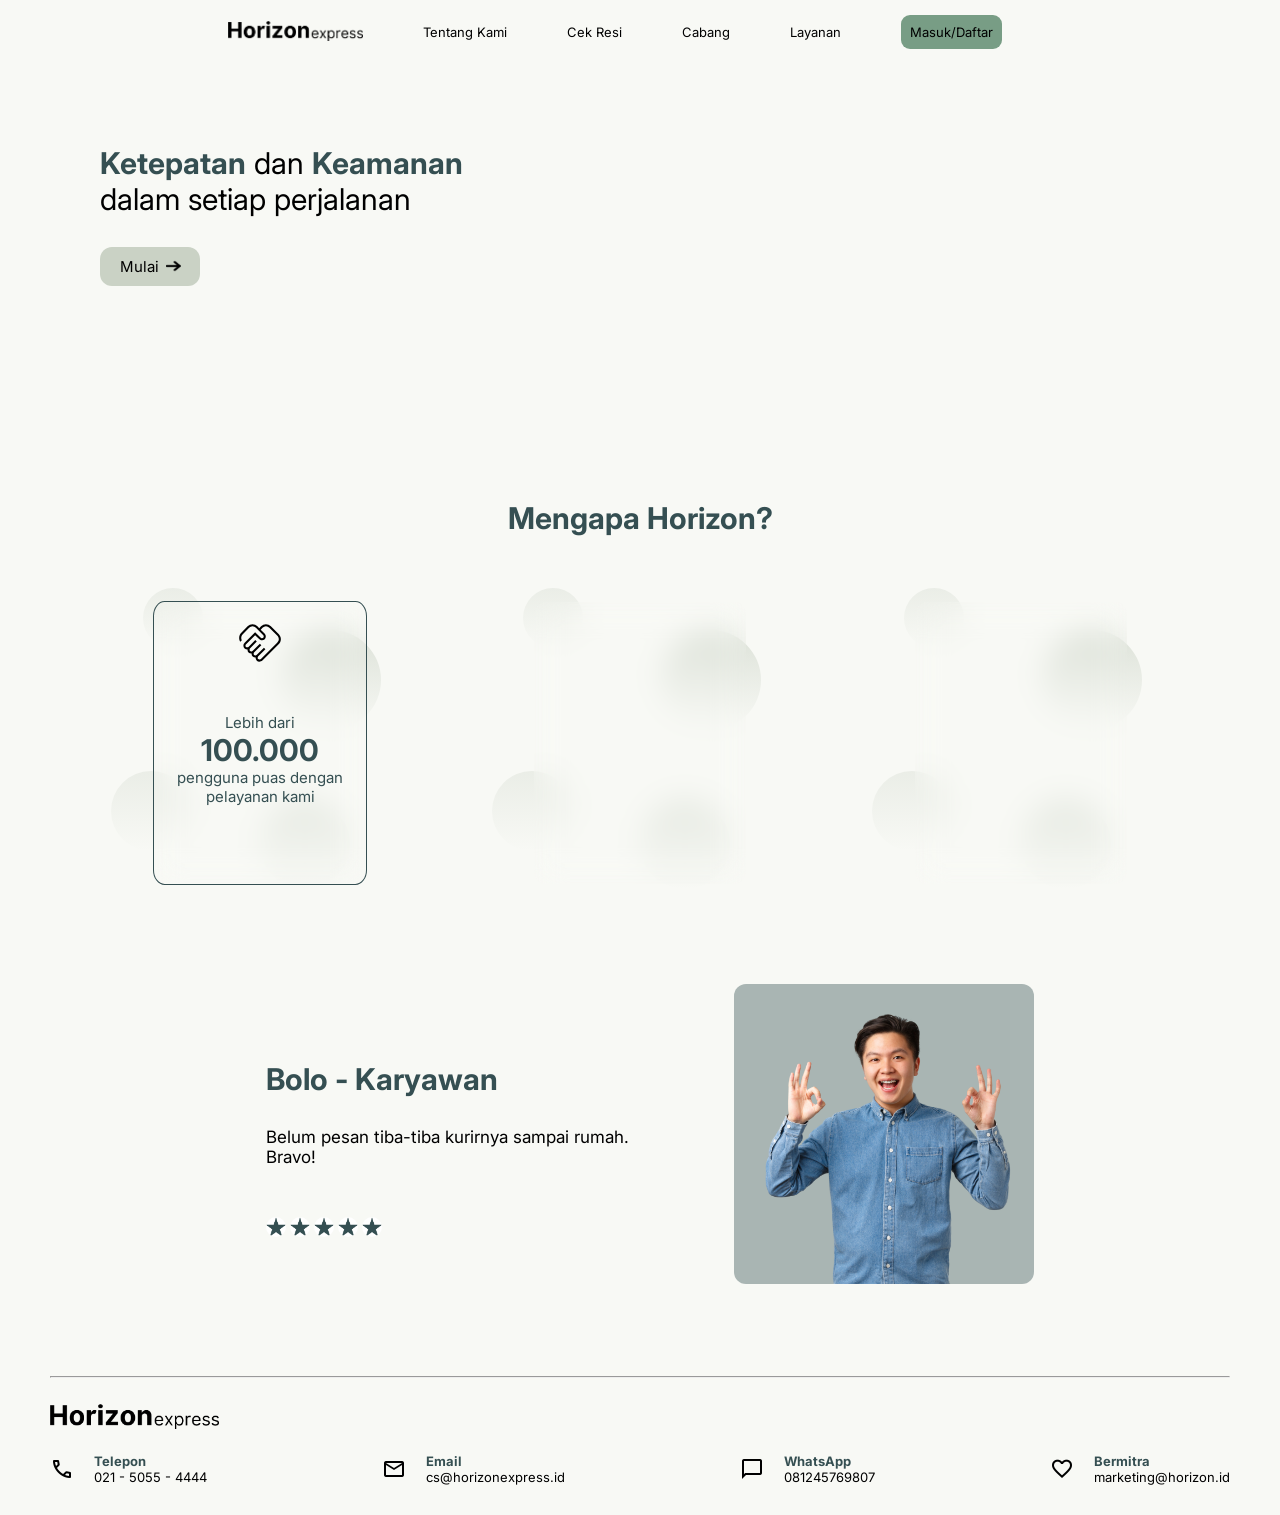
==== index.html @ ea26a34a "moved index to main" ====
<!DOCTYPE html>
<html lang="en">
  <head>
    <meta charset="UTF-8" />
    <meta name="viewport" content="width=device-width, initial-scale=1.0" />
    <title>Home</title>
    <script src="https://code.jquery.com/jquery-3.7.1.js"></script>
    <link rel="stylesheet" type="text/css" href="/css/styles1.css" />
    <link rel="preconnect" href="https://fonts.googleapis.com" />
    <link rel="preconnect" href="https://fonts.gstatic.com" crossorigin />
    <link
      href="https://fonts.googleapis.com/css2?family=Inter:wght@700;900&display=swap"
      rel="stylesheet"
    />
    <link
      rel="stylesheet"
      href="https://fonts.googleapis.com/css2?family=Material+Symbols+Outlined:opsz,wght,FILL,GRAD@24,200,1,0"
    />
  </head>
  <body>
    <!--Navigation bar-->
    <div id="nav-placeholder"></div>

    <script>
      $(function () {
        $("#nav-placeholder").load("/Pages/header.html");
      });
    </script>
    <!--end of Navigation bar-->

    <div class="content">
      <div class="container-1">
        <video
          id="background-video"
          autoplay
          loop
          muted
          poster="/Images/container.jpg"
        >
          <source src="/Images/container-2.mp4" type="video/mp4" />
        </video>
        <div class="tagline">
          <p>
            <b>Ketepatan</b> dan <b>Keamanan</b><br />dalam setiap perjalanan
          </p>
        </div>
        <div class="btn">
          <a href="/Pages/login.html">
            <button>
              Mulai
              <img class="icon" src="/Images/right-arrow.png" alt="arrow" />
            </button>
          </a>
        </div>
      </div>
      <div class="container-2">
        <p><b>Mengapa Horizon?</b></p>
        <div class="cards">
          <div class="card-1">
            <div class="card">
              <span></span>
              <span></span>
              <span></span>
              <span></span>
              <div>
                <img src="/Images/handshake.svg" alt="handshake" />
                <p>
                  Lebih dari <b>100.000</b> pengguna puas dengan pelayanan kami
                </p>
                <hr />
              </div>
            </div>
          </div>
          <div class="card-2">
            <div class="card">
              <span></span>
              <span></span>
              <span></span>
              <span></span>
              <div>
                <img src="/Images/truck.svg" alt="truck" />
                <p>
                  Pengiriman <b>CEPAT</b> <br />dengan jaminan satu hari sampai
                </p>
                <hr />
              </div>
            </div>
          </div>
          <div class="card-3">
            <div class="card">
              <span></span>
              <span></span>
              <span></span>
              <span></span>
              <div>
                <img src="/Images/24jam.svg" alt="24jam" />
                <p>
                  Bantuan <br /><b>24 JAM</b> <br />oleh karyawan yang
                  berpengalaman
                </p>
                <hr />
              </div>
            </div>
          </div>
        </div>
      </div>
    </div>
    <div class="container-4">
      <div class="review">
        <div class="name">
          <p><b>Bolo - Karyawan</b></p>
        </div>
        <div class="review-text">
          <p>Belum pesan tiba-tiba kurirnya sampai rumah. Bravo!</p>
        </div>
        <div class="star">
          <img src="/Images/star-rate.png" alt="star1" />
          <img src="/Images/star-rate.png" alt="star2" />
          <img src="/Images/star-rate.png" alt="star3" />
          <img src="/Images/star-rate.png" alt="star4" />
          <img src="/Images/star-rate.png" alt="star5" />
        </div>
      </div>
      <div class="photo">
        <img src="/Images/reviewer.png" alt="reviewer" />
      </div>
    </div>
    <!-- <div class="container-3">
      <div class="video">
        <img src="/Images/courier.gif" alt="courier" />
      </div>
      <div class="tagline-2">
        <p>Kirim <b>cepat</b>, tanpa <b>ribet</b>, di</p>
        <img src="/Images/logo.png" alt="logo-cont3" />
        <p>aja!</p>
      </div>
    </div> -->

    <!--Footer-->
    <div id="foot-placeholder"></div>

    <script>
      $(function () {
        $("#foot-placeholder").load("/Pages/footer.html");
      });
    </script>
    <!--end of Footer-->
  </body>
</html>
---- css/styles1.css ----
body {
  font-family: "Inter";
  margin: 0;
  background-color: #f8f9f5;
}

/* index */
#background-video {
  position: absolute;
  top: 0;
  left: 0;
  right: 0;
  width: 100%;
  height: 70%;
  object-fit: cover;
  z-index: -1;
}

.container-1 {
  width: 100%;
  height: 400px;
  display: flex;
  flex-direction: column;
  justify-content: center;
  font-family: "Inter";
  margin-bottom: 100px;
}

.tagline {
  width: 50%;
  margin: 0 100px;
  font-size: 30px;
}

b {
  color: #354f52;
}

.btn a {
  text-decoration: none;
}

.btn {
  display: flex;
  align-items: center;
}

.btn button {
  background-color: #cad2c5;
  width: 100px;
  margin: 0 100px;
  border-radius: 12px;
  border: 0;
  padding: 10px;
  font-size: 15px;
  display: flex;
  justify-content: center;
  align-items: center;
  transition: transform 0.3s;
}

.btn button:hover {
  background-color: #cad2c5;
  transform: scale(1.15);
  cursor: pointer;
}

.btn .icon {
  height: 12px;
  width: 15px;
  vertical-align: middle;
  margin-left: 7px;
}

.container-2 {
  margin-bottom: 20px;
  text-align: center;
}

.container-2 b {
  font-size: 30px;
}

.cards {
  display: flex;
  flex-wrap: wrap;
  gap: 15px;
  flex-direction: row;
  justify-content: space-evenly;
  padding: 50px 0;
}

.card {
  --card-color: #354f52;
  --blub-color: #cad2c5;
  position: relative;
  user-select: none;
}

@keyframes keyframes-rotate-blubs {
  0% {
    transform: translate(10px) rotate(360deg);
  }

  50% {
    transform: translate(-5px, 10px) rotate(180deg);
  }

  100% {
    transform: translate(10px) rotate(0deg);
  }
}

.card span {
  width: 100px;
  height: 100px;
  position: absolute;
  background: linear-gradient(0deg, transparent, var(--blub-color));
  border-radius: 100%;
  opacity: 0.5;
  animation: keyframes-rotate-blubs 4s infinite linear;
}

.card span:nth-child(1) {
  top: -5%;
  left: -5%;
  width: 60px;
  height: 60px;
  animation-delay: 0.1s;
  opacity: 0.3;
}

.card span:nth-child(2) {
  top: 60%;
  left: -20%;
  width: 80px;
  height: 80px;
  animation-delay: 0.2s;
  opacity: 0.3;
}

.card span:nth-child(3) {
  top: 10%;
  left: 60%;
  animation-delay: 0.3s;
  opacity: 0.6;
}

.card span:nth-child(4) {
  top: 70%;
  left: 50%;
  width: 90px;
  height: 90px;
  animation-delay: 0.4s;
  opacity: 0.4;
}

.card div {
  backdrop-filter: blur(15px);
  outline: 1px solid var(--card-color);
  color: var(--card-color);
  width: 180px;
  height: 250px;
  border-radius: 5%;
  padding: 1rem;
  display: flex;
  flex-direction: column;
  justify-content: space-between;
  align-items: center;
}

.card div img {
  font-size: 1rem;
  font-weight: 900;
  text-transform: uppercase;
  width: 50px;
  height: 50px;
}

.card div p {
  font-size: 15px;
}

.card div hr {
  border: none;
  border-top: 1px solid var(--card-color);
  opacity: 0.5;
}

.container-3 {
  width: 100%;
  margin: 100px 0;
  display: flex;
  justify-content: baseline;
  align-items: center;
  font-family: "Inter";
}

.video img {
  margin: 0 125px;
  width: 450px;
  border-radius: 12px;
}

.tagline-2 {
  margin: 50px 0;
}

.tagline-2 p {
  font-size: 30px;
}

.tagline-2 img {
  width: 300px;
}

.container-4 {
  margin-top: 50px;
  width: 100%;
  gap: 50px;
  display: flex;
  flex-wrap: wrap;
  justify-content: center;
  align-items: center;
  font-family: "Inter";
  margin-bottom: 50px;
}

.container-4 img {
  height: 300px;
  border-radius: 12px;
  background-color: #354f5267;
}

.review {
  margin-left: 20px;
}

.name p {
  font-size: 30px;
}

.review-text {
  height: 90px;
  width: 90%;
}

.review-text p {
  font-size: 17px;
}

.star img {
  height: 20px;
}

.content-2 {
  width: 100%;
  margin: 150px 0;
  display: flex;
  justify-content: center; /* Center horizontally */
  align-items: center; /* Center vertically */
}

.content-reg {
  width: 100%;
  margin: 110px 0;
  display: flex;
  justify-content: center; /* Center horizontally */
  align-items: center; /* Center vertically */
}

.title-responsive {
  display: none;
}

.green-bg {
  background-color: #84a98c;
  height: 50%;
  width: 100%;
  z-index: -1;
  margin: -250px 0;
  position: absolute;
  color: #84a98c;
}

.registergreen-bg {
  background-color: #84a98c;
  bottom: 180px;
  height: 50%;
  width: 100%;
  z-index: -1;
  margin: -250px 0;
  position: absolute;
  color: #84a98c;
}

.form-container {
  background-color: #e8e8e8;
  width: 30%;
  height: auto;
  border-radius: 20px;
  display: flex;
  flex-direction: column;
  align-items: center;
  justify-content: center;
  box-shadow: -12px 12px rgba(204, 211, 211, 0.6);
  text-align: center;
}

.wrapper {
  width: 75%;
  margin: 30px 0;
}

.btn-log-in {
  margin: 30px 0;
}

.btn-log-in button {
  border-radius: 20px;
  border: 0;
  padding: 10px 50px;
  background-color: #84a98c;
  cursor: pointer;
}

.form {
  width: 100%;
  height: auto;
  margin-top: 2rem;
  text-align: center; /* Center form elements within .form */
}

.input-control {
  display: flex;
  align-items: center;
  justify-content: center;
  margin-bottom: 1.25rem;
}

.input-field {
  margin: 5px 0;
  font-family: inherit;
  font-size: 13px;
  font-weight: 400;
  line-height: inherit;
  width: 100%;
  height: auto;
  padding: 0.75rem 1.25rem;
  border: none;
  outline: none;
  border-radius: 2rem;
  color: var(--color-black);
  background: #d9d9d9;
  text-transform: unset;
  text-rendering: optimizeLegibility;
}

.input-submit {
  margin: 30px 0;
  font-family: inherit;
  font-size: 13px;
  font-weight: 500;
  line-height: inherit;
  cursor: pointer;
  min-width: 40%;
  height: auto;
  padding: 0.65rem 1.25rem;
  border: none;
  outline: none;
  border-radius: 2rem;
  color: var(--color-white);
  background: #84a98c;
  box-shadow: var(--shadow-medium);
  text-transform: capitalize;
  text-rendering: optimizeLegibility;
}

.form-text {
  margin-left: 70px;
}

.form-text p {
  font-size: 30px;
}

.form-text p b {
  font-weight: bolder;
}

.form-text img {
  height: 50px;
}

.form-text-register p {
  font-size: 15px;
}

.form-text-register a {
  color: #354f52;
}

.container-5 {
  display: flex;
  flex-direction: column;
}

.heading-container {
  display: flex;
  flex-direction: column;
  justify-content: center;
  align-items: center;
  margin: 100px 0;
  width: 100%;
}

.heading-container p {
  font-size: 40px;
  color: #354f52;
}

.search {
  position: relative;
}

.searchInput {
  width: 500px;
  height: 2rem;
  padding: 0 1rem;
  border-radius: 2rem;
  border: none;
  background-color: #e4e4e4;
}

::placeholder {
  color: #969696;
}

/* hide the placeholder text on focus */
:focus::placeholder {
  text-indent: -999px;
}

.searchInput:focus {
  outline: none;
}

.searchInputIcon {
  position: absolute;
  right: 0.8rem;
  top: 0.5rem;
  color: #969696;
}

.loc-table {
  padding: 20px 20px;
  margin: 0 50px;
  margin-bottom: 70px;
  border-radius: 12px;
  background: rgba(202, 210, 197, 0.52);
  box-shadow: 0 4px 30px rgba(0, 0, 0, 0.1);
  backdrop-filter: blur(5px);
  -webkit-backdrop-filter: blur(5px);
}

.dataTables_filter {
  display: none;
}

.container-6 {
  display: flex;
  flex-direction: column;
  margin: 100px 0;
  justify-content: center;
  align-items: center;
}

.services-heading p {
  color: #354f52;
  font-size: 40px;
}

.services-card {
  margin-top: 30px;
  display: flex;
  flex-wrap: wrap;
  justify-content: space-evenly;
  width: 75%;
}

.scard {
  background: rgba(202, 210, 197, 0.52);
  box-shadow: 0 4px 30px rgba(0, 0, 0, 0.1);
  backdrop-filter: blur(5px);
  -webkit-backdrop-filter: blur(5px);
}

.services-card > div {
  display: flex;
  margin: 30px 0;
  align-items: center;
  justify-content: center;
  flex-direction: column;
  text-align: center;
  height: 300px;
  width: 250px;
  border-radius: 20px;
  transition: 400ms;
}

.services-card .scard span.material-icons {
  font-size: 40px;
  margin-bottom: 15px;
}

.services-card .scard b.second-text {
  font-size: 18px;
  color: black !important;
  font-weight: 600 !important;
}

.services-card .scard p.third-text {
  margin: 15px 20px;
  font-size: 13px;
}

.services-card .scard:hover {
  transform: scale(1.1, 1.1);
}

.services-card:hover > .scard:not(:hover) {
  filter: blur(2px);
  transform: scale(0.9, 0.9);
}

.container-7 {
  display: flex;
  flex-direction: column;
  margin-top: 80px;
  justify-content: center;
  align-items: center;
}

.send-heading p {
  color: #354f52;
  font-size: 40px;
}

.send-form {
  width: 100%;
  margin: 40px 50px;
  margin-bottom: 0;
}

.identitas {
  display: flex;
  justify-content: space-evenly;
  margin: 0 5px;
}

.pengirim,
.penerima {
  background: rgba(202, 210, 197, 0.52);
  box-shadow: 0 4px 30px rgba(0, 0, 0, 0.1);
  backdrop-filter: blur(5px);
  -webkit-backdrop-filter: blur(5px);
  padding: 15px 30px;
  border-radius: 30px;
  display: flex;
  flex-direction: column;
  justify-content: space-evenly;
  flex-grow: 1;
  margin: 0 15px;
  max-width: calc(50% - 10px);
  box-sizing: border-box;
}

.input-send {
  font-size: 0.875rem;
  line-height: 1.25rem;
}

.input-send label {
  display: block;
  color: #302e2e;
  margin-bottom: 7px;
}

.input-send input,
.input-send textarea,
.input-send select {
  width: 100%;
  box-sizing: border-box;
  border-radius: 16px;
  border: 1px solid #302e2e;
  outline: 0;
  background-color: #f8f9f5;
  padding: 0.75rem 1rem;
  margin-bottom: 10px;
}

.input-send input:focus {
  border-color: #354f52;
}

.detail-barang {
  background: rgba(202, 210, 197, 0.52);
  box-shadow: 0 4px 30px rgba(0, 0, 0, 0.1);
  backdrop-filter: blur(5px);
  -webkit-backdrop-filter: blur(5px);
  padding: 10px 0;
  margin: 30px 20px;
  border-radius: 30px;
  display: flex;
  flex-direction: column;
}

.detail-header {
  margin: 15px 30px;
}

.detail-content {
  margin: 0 30px;
  display: flex;
}

.left {
  display: flex;
  flex-grow: 1;
  max-width: calc(50% - 10px);
  box-sizing: border-box;
}

.right {
  margin-left: 60px;
  display: flex;
  flex-direction: column;
  flex-grow: 1;
  max-width: calc(25% - 15px);
  box-sizing: border-box;
}

.left-left,
.left-right {
  display: flex;
  flex-direction: column;
  flex-grow: 1;
  max-width: calc(50% - 35px);
  box-sizing: border-box;
}

.left-right {
  margin-top: 27.5px;
  margin-left: 20px;
}

.right p {
  display: block;
  color: #302e2e;
  font-size: 14px;
}

.right b {
  font-size: 30px;
}

.send-btn {
  display: flex;
  justify-content: flex-end;
  margin: 10px 20px;
}

.send-btn button {
  font-family: inherit;
  font-size: 15px;
  background: #cad2c5;
  color: #354f52;
  padding: 10px 40px;
  display: flex;
  align-items: center;
  border: none;
  border-radius: 16px;
  overflow: hidden;
  transition: all 0.2s;
  cursor: pointer;
}

.send-btn a {
  text-decoration: none;
}

.send-btn button span {
  display: block;
  margin-left: 0.3em;
  transition: all 0.3s ease-in-out;
}

.send-btn button svg {
  display: block;
  transform-origin: center center;
  transition: transform 0.3s ease-in-out;
}

.send-btn button:hover .svg-wrapper {
  animation: fly-1 0.6s ease-in-out infinite alternate;
}

.send-btn button:hover svg {
  transform: translateX(1.2em) rotate(45deg) scale(1.1);
}

.send-btn button:hover span {
  transform: translateX(6em);
}

.send-btn button:active {
  transform: scale(0.95);
}

.credit-card-form {
  margin-top: 10%;
  width: 400px;
  padding: 1em;
  border-radius: 10px;
  box-shadow: 0px 6px 10px rgba(255, 255, 255, 0.1);
  background-color: #cad2c5;
  text-align: center;
  color: #424242;
  align-content: center;
  display: flex;
  flex-direction: column;
  position: absolute;
  top: 30%;
  left: 50%;
  transform: translate(-50%, -50%) scale(0.25);
  opacity: 0;
  transition: all 0.5s 0.1s;
  z-index: 4000;
}

.credit-card-form h2 {
  margin-bottom: 10%;
  font-size: 24px;
}

.credit-card-form label {
  margin-top: 20px;
  font-size: 13px;
  display: block;
  margin-bottom: 5px;
  color: #000000;
}

.credit-card-form b {
  font-size: 18px;
}

.credit-card-form input,
.credit-card-form select {
  width: 90%;
  padding: 12px;
  border: 1px solid #ddd;
  border-radius: 1rem;
  font-size: 16px;
  background-color: #ddd;
}

.hidden-input {
  display: none;
}

.credit-card-form .form-row {
  display: flex;
  gap: 10px;
}

.credit-card-form button[type="submit"] {
  width: 100%;
  padding: 14px;
  background-color: #84a98c;
  color: #000000;
  border: none;
  border-radius: 1rem;
  cursor: pointer;
  font-size: 16px;
  transition: background-color 0.3s ease;
  margin-top: 20px;
}

.credit-card-form button[type="submit"]:hover {
  background-color: #7b9881;
  font-family: "Montserrat", sans-serif;
  box-shadow: 0px 6px 10px rgba(255, 255, 255, 0.1);
}

.credit-card-form button[type="submit"]:focus {
  outline: none;
  font-family: "Montserrat", sans-serif;
}

.Image1 {
  margin-top: 0;
  width: 220px;
}

.popup {
  width: 100%;
  height: 100vh;
  background-color: rgba(0, 0, 0, 0.8);
  position: fixed;
  top: 0;
  left: 0;

  opacity: 0;
  visibility: hidden;
}

#popup:target {
  opacity: 1;
  visibility: visible;
}

#popup:target .credit-card-form {
  opacity: 1;
  transform: translate(-50%, -50%) scale(1);
}

.popup-close:link,
.popup-close:visited {
  position: absolute;
  top: 12px;
  right: 20px;
  text-decoration: none;
  color: #000000;
  font-size: 30px;
  display: inline-block;
  line-height: 1;
  transition: all 0.3s;
}

.popup-close:hover,
.popup-close:active {
  color: #555;
}

@keyframes fly-1 {
  from {
    transform: translateY(0.1em);
  }

  to {
    transform: translateY(-0.1em);
  }
}

@media screen and (max-width: 768px) {
  #background-video {
    height: 400px;
  }
  .tagline {
    width: 75%;
    font-size: 22px;
    margin: 0 35px;
  }
  .btn button {
    margin: 0 35px;
  }
  .cards {
    gap: 50px;
  }
  .container-4 {
    margin-bottom: 50px;
  }
  .review {
    width: 80%;
  }
  .identitas {
    flex-direction: column;
    gap: 20px;
  }
  .pengirim,
  .penerima {
    max-width: 100%;
  }
  .detail-content {
    flex-direction: column;
    gap: 10px;
  }
  .left,
  .right {
    max-width: 100%;
    margin: 0;
  }
  .left-left,
  .left-right {
    max-width: 100%;
  }
  .search .searchInput {
    width: 100%;
  }
  .loc-table {
    overflow-x: auto;
    width: 100%;
    margin: 0;
    padding: 0;
    border-radius: 0;
    box-shadow: none;
    backdrop-filter: none;
    -webkit-backdrop-filter: none;
  }
  .content-2,
  .content-reg {
    flex-direction: column;
    gap: 10px;
    margin: 120px 0;
  }
  .green-bg,
  .form-text-top {
    display: none;
  }
  .form-container {
    width: 80%;
    margin-left: 5px;
    box-shadow: -5px 5px rgba(204, 211, 211, 0.6);
  }
  .form-text {
    margin: 0;
  }
  .title-responsive {
    display: flex;
    margin: 15px 0;
    font-size: 20px;
  }
  .credit-card-form {
    width: 70%;
    max-width: 1000px;
    margin: 150px 0;
  }
}
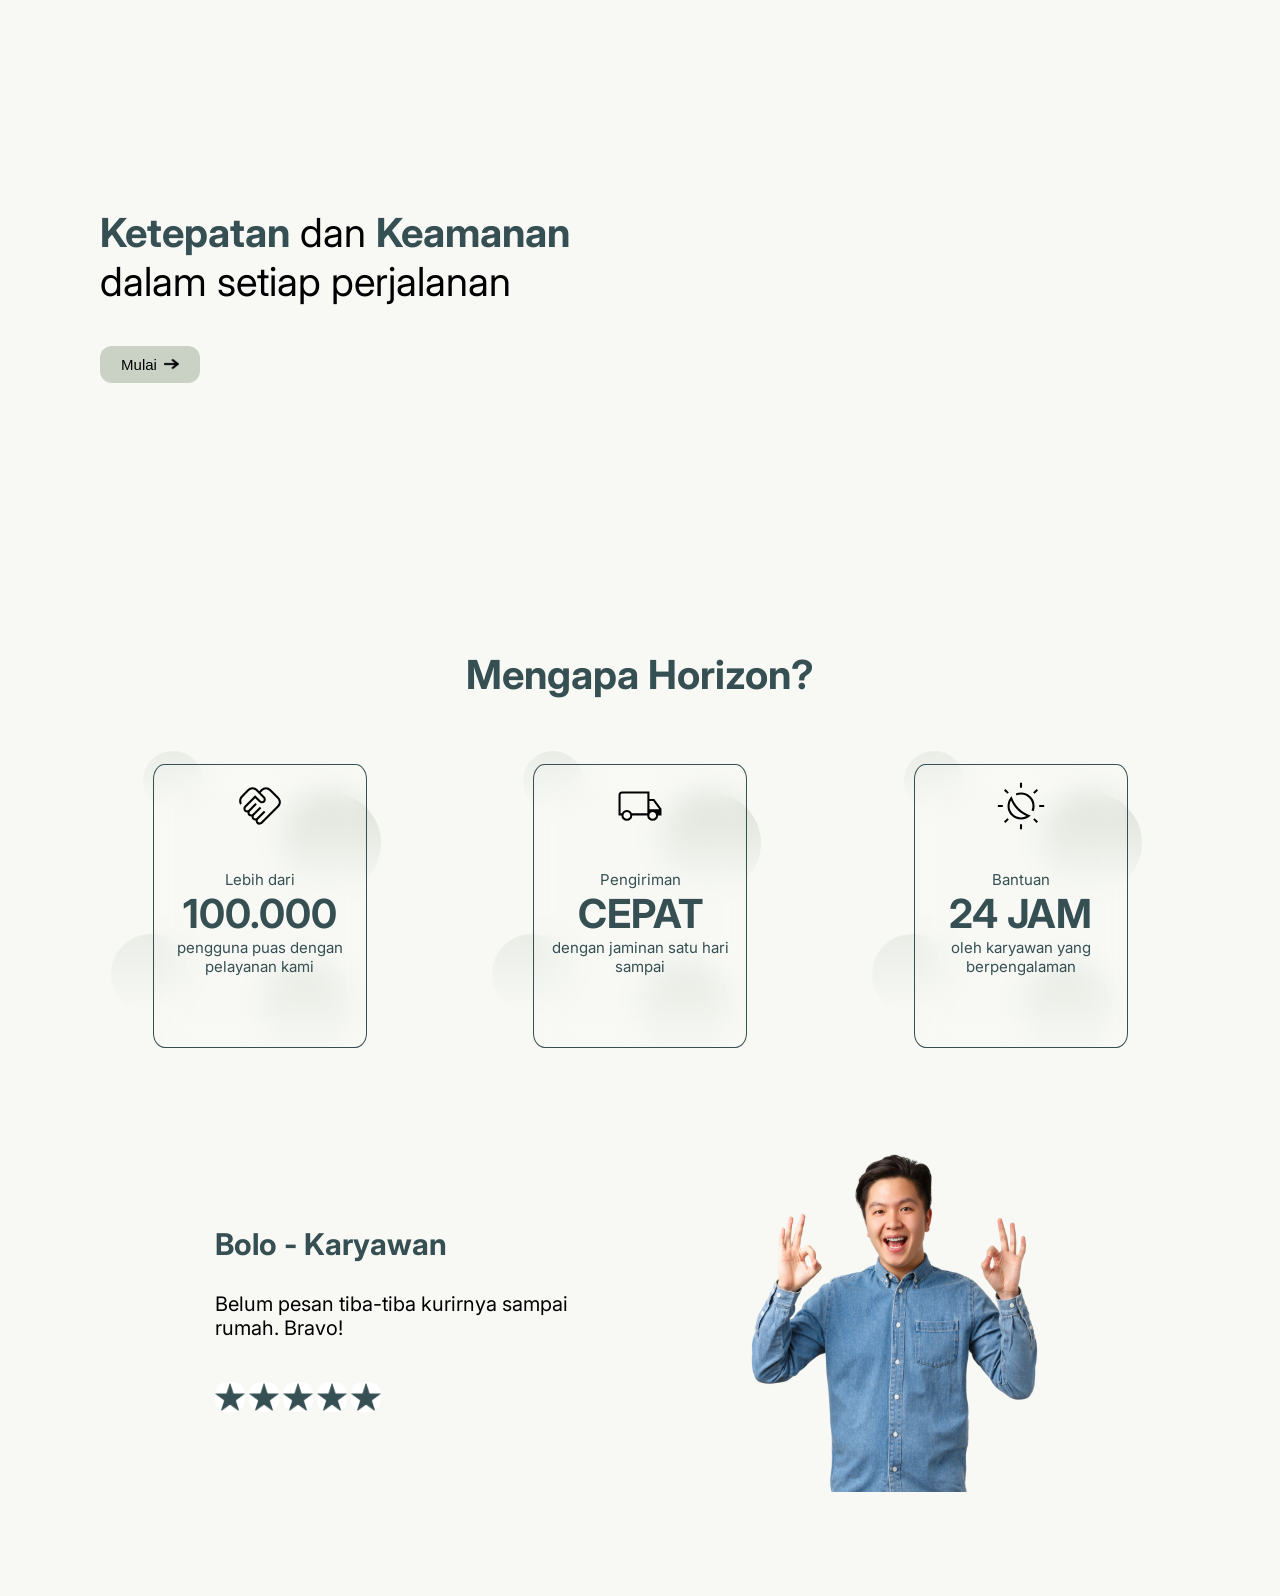
==== commit f66f3fbc: "testing" ====
--- a/index.html
+++ b/index.html
@@ -5,7 +5,7 @@
     <meta name="viewport" content="width=device-width, initial-scale=1.0" />
     <title>Home</title>
     <script src="https://code.jquery.com/jquery-3.7.1.js"></script>
-    <link rel="stylesheet" type="text/css" href="/css/styles1.css" />
+    <link rel="stylesheet" type="text/css" href="/view/css/styles1.css" />
     <link rel="preconnect" href="https://fonts.googleapis.com" />
     <link rel="preconnect" href="https://fonts.gstatic.com" crossorigin />
     <link
@@ -23,7 +23,7 @@
 
     <script>
       $(function () {
-        $("#nav-placeholder").load("/Pages/header.html");
+        $("#nav-placeholder").load("/view/Pages/header.html");
       });
     </script>
     <!--end of Navigation bar-->
@@ -141,7 +141,7 @@
 
     <script>
       $(function () {
-        $("#foot-placeholder").load("/Pages/footer.html");
+        $("#foot-placeholder").load("/view/Pages/footer.html");
       });
     </script>
     <!--end of Footer-->
--- a/view/css/styles1.css
+++ b/view/css/styles1.css
@@ -0,0 +1,704 @@
+body {
+  font-family: "Inter";
+  margin: 0;
+  background-color: #f8f9f5;
+}
+
+/* index */
+#background-video {
+  width: 100%;
+  position: absolute;
+  margin: 0 0;
+  left: 0;
+  right: 0;
+  top: 0;
+  bottom: 0;
+  z-index: -1;
+}
+
+.container-1 {
+  width: 100%;
+  height: 550px;
+  display: flex;
+  flex-direction: column;
+  justify-content: center;
+  font-family: "Inter";
+  margin-bottom: 100px;
+}
+
+.tagline {
+  width: calc(100% - 100px);
+  margin: 0 100px;
+  font-size: 40px;
+}
+
+b {
+  color: #354f52;
+}
+
+.btn a {
+  text-decoration: none;
+}
+
+.btn {
+  display: flex;
+  align-items: center;
+}
+
+.btn button {
+  background-color: #cad2c5;
+  width: 100px;
+  margin: 0 100px;
+  border-radius: 12px;
+  border: 0;
+  padding: 10px;
+  font-size: 15px;
+  display: flex;
+  justify-content: center;
+  align-items: center;
+  transition: transform 0.3s;
+}
+
+.btn button:hover {
+  background-color: #cad2c5;
+  transform: scale(1.15);
+  cursor: pointer;
+}
+
+.btn .icon {
+  height: 12px;
+  width: 15px;
+  vertical-align: middle;
+  margin-left: 7px;
+}
+
+.container-2 {
+  margin-bottom: 20px;
+  text-align: center;
+}
+
+.container-2 b {
+  font-size: 40px;
+}
+
+.cards {
+  display: flex;
+  flex-wrap: wrap;
+  gap: 15px;
+  flex-direction: row;
+  justify-content: space-evenly;
+  padding: 50px 0;
+}
+
+.card {
+  --card-color: #354f52;
+  --blub-color: #cad2c5;
+  position: relative;
+  user-select: none;
+}
+
+@keyframes keyframes-rotate-blubs {
+  0% {
+    transform: translate(10px) rotate(360deg);
+  }
+
+  50% {
+    transform: translate(-5px, 10px) rotate(180deg);
+  }
+
+  100% {
+    transform: translate(10px) rotate(0deg);
+  }
+}
+
+.card span {
+  width: 100px;
+  height: 100px;
+  position: absolute;
+  background: linear-gradient(0deg, transparent, var(--blub-color));
+  border-radius: 100%;
+  opacity: 0.5;
+  animation: keyframes-rotate-blubs 4s infinite linear;
+}
+
+.card span:nth-child(1) {
+  top: -5%;
+  left: -5%;
+  width: 60px;
+  height: 60px;
+  animation-delay: 0.1s;
+  opacity: 0.3;
+}
+
+.card span:nth-child(2) {
+  top: 60%;
+  left: -20%;
+  width: 80px;
+  height: 80px;
+  animation-delay: 0.2s;
+  opacity: 0.3;
+}
+
+.card span:nth-child(3) {
+  top: 10%;
+  left: 60%;
+  animation-delay: 0.3s;
+  opacity: 0.6;
+}
+
+.card span:nth-child(4) {
+  top: 70%;
+  left: 50%;
+  width: 90px;
+  height: 90px;
+  animation-delay: 0.4s;
+  opacity: 0.4;
+}
+
+.card div {
+  backdrop-filter: blur(15px);
+  outline: 1px solid var(--card-color);
+  color: var(--card-color);
+  width: 180px;
+  height: 250px;
+  border-radius: 5%;
+  padding: 1rem;
+  display: flex;
+  flex-direction: column;
+  justify-content: space-between;
+  align-items: center;
+}
+
+.card div img {
+  font-size: 1rem;
+  font-weight: 900;
+  text-transform: uppercase;
+  width: 50px;
+  height: 50px;
+}
+
+.card div p {
+  font-size: 15px;
+}
+
+.card div hr {
+  border: none;
+  border-top: 1px solid var(--card-color);
+  opacity: 0.5;
+}
+
+.container-3 {
+  width: 100%;
+  margin: 100px 0;
+  display: flex;
+  justify-content: baseline;
+  align-items: center;
+  font-family: "Inter";
+}
+
+.video img {
+  margin: 0 125px;
+  width: 450px;
+  border-radius: 12px;
+}
+
+.tagline-2 {
+  margin: 50px 0;
+}
+
+.tagline-2 p {
+  font-size: 30px;
+}
+
+.tagline-2 img {
+  width: 300px;
+}
+
+.container-4 {
+  width: 100%;
+  display: flex;
+  flex-wrap: wrap;
+  justify-content: center;
+  align-items: flex-end;
+  font-family: "Inter";
+  margin-bottom: 100px;
+}
+
+.container-4 img {
+  height: 375px;
+  width: 350px;
+  border-radius: 12px;
+}
+
+.review {
+  height: 300px;
+  width: 500px;
+}
+
+.name p {
+  font-size: 30px;
+}
+
+.review-text {
+  height: 90px;
+  width: 400px;
+}
+
+.review-text p {
+  font-size: 20px;
+}
+
+.star img {
+  height: 30px;
+  width: 30px;
+}
+
+.photo-bg {
+  background-color: #cad2c5;
+  position: absolute;
+  width: 470px;
+  height: 170px;
+  left: 48%;
+  top: 1322px;
+  z-index: -1;
+}
+
+.content-2 {
+  width: 100%;
+  margin: 150px 0;
+  display: flex;
+  justify-content: center; /* Center horizontally */
+  align-items: center; /* Center vertically */
+}
+
+.content-reg {
+  width: 100%;
+  margin: 110px 0;
+  display: flex;
+  justify-content: center; /* Center horizontally */
+  align-items: center; /* Center vertically */
+}
+
+.green-bg {
+  background-color: #84a98c;
+  height: 50%;
+  width: 100%;
+  z-index: -1;
+  margin: -250px 0;
+  position: absolute;
+  color: #84a98c;
+}
+
+.form-container {
+  background-color: #e8e8e8;
+  width: 30%;
+  height: auto;
+  border-radius: 20px;
+  display: flex;
+  flex-direction: column; /* Stack form elements vertically */
+  align-items: center; /* Center form elements horizontally */
+  box-shadow: -12px 12px rgba(204, 211, 211, 0.6);
+}
+
+.wrapper {
+  width: 75%;
+  margin-top: 30px;
+}
+
+.form {
+  width: 100%;
+  height: auto;
+  margin-top: 2rem;
+  text-align: center; /* Center form elements within .form */
+}
+
+.input-control {
+  display: flex;
+  align-items: center;
+  justify-content: center;
+  margin-bottom: 1.25rem;
+}
+
+.input-field {
+  margin: 5px 0;
+  font-family: inherit;
+  font-size: 13px;
+  font-weight: 400;
+  line-height: inherit;
+  width: 100%;
+  height: auto;
+  padding: 0.75rem 1.25rem;
+  border: none;
+  outline: none;
+  border-radius: 2rem;
+  color: var(--color-black);
+  background: #d9d9d9;
+  text-transform: unset;
+  text-rendering: optimizeLegibility;
+}
+
+.input-submit {
+  margin: 30px 0;
+  font-family: inherit;
+  font-size: 13px;
+  font-weight: 500;
+  line-height: inherit;
+  cursor: pointer;
+  min-width: 40%;
+  height: auto;
+  padding: 0.65rem 1.25rem;
+  border: none;
+  outline: none;
+  border-radius: 2rem;
+  color: var(--color-white);
+  background: #84a98c;
+  box-shadow: var(--shadow-medium);
+  text-transform: capitalize;
+  text-rendering: optimizeLegibility;
+}
+
+.form-text {
+  margin-left: 70px;
+}
+
+.form-text p {
+  font-size: 30px;
+}
+
+.form-text p b {
+  font-weight: bolder;
+}
+
+.form-text img {
+  height: 50px;
+}
+
+.form-text-register p {
+  font-size: 15px;
+}
+
+.form-text-register a {
+  color: #354f52;
+}
+
+.container-5 {
+  display: flex;
+  flex-direction: column;
+}
+
+.heading-container {
+  display: flex;
+  flex-direction: column;
+  justify-content: center;
+  align-items: center;
+  margin: 100px 0;
+  width: 100%;
+}
+
+.heading-container p {
+  font-size: 40px;
+  color: #354f52;
+}
+
+.search {
+  position: relative;
+}
+
+.searchInput {
+  width: 500px;
+  height: 2rem;
+  padding: 0 1rem;
+  border-radius: 2rem;
+  border: none;
+  background-color: #e4e4e4;
+}
+
+::placeholder {
+  color: #969696;
+}
+
+/* hide the placeholder text on focus */
+:focus::placeholder {
+  text-indent: -999px;
+}
+
+.searchInput:focus {
+  outline: none;
+}
+
+.searchInputIcon {
+  position: absolute;
+  right: 0.8rem;
+  top: 0.5rem;
+  color: #969696;
+}
+
+.loc-table {
+  padding: 20px 20px;
+  margin: 0 50px;
+  margin-bottom: 70px;
+  border-radius: 12px;
+  background: rgba(202, 210, 197, 0.52);
+  box-shadow: 0 4px 30px rgba(0, 0, 0, 0.1);
+  backdrop-filter: blur(5px);
+  -webkit-backdrop-filter: blur(5px);
+}
+
+.dataTables_filter {
+  display: none;
+}
+
+.container-6 {
+  display: flex;
+  flex-direction: column;
+  margin: 100px 0;
+  justify-content: center;
+  align-items: center;
+}
+
+.services-heading p {
+  color: #354f52;
+  font-size: 40px;
+}
+
+.services-card {
+  margin-top: 30px;
+  display: flex;
+  flex-wrap: wrap;
+  justify-content: space-evenly;
+  width: 75%;
+}
+
+.scard {
+  background: rgba(202, 210, 197, 0.52);
+  box-shadow: 0 4px 30px rgba(0, 0, 0, 0.1);
+  backdrop-filter: blur(5px);
+  -webkit-backdrop-filter: blur(5px);
+}
+
+.services-card > div {
+  display: flex;
+  margin: 30px 0;
+  align-items: center;
+  justify-content: center;
+  flex-direction: column;
+  text-align: center;
+  height: 300px;
+  width: 250px;
+  border-radius: 20px;
+  transition: 400ms;
+}
+
+.services-card .scard span.material-icons {
+  font-size: 40px;
+  margin-bottom: 15px;
+}
+
+.services-card .scard b.second-text {
+  font-size: 18px;
+  color: black !important;
+  font-weight: 600 !important;
+}
+
+.services-card .scard p.third-text {
+  margin: 15px 20px;
+  font-size: 13px;
+}
+
+.services-card .scard:hover {
+  transform: scale(1.1, 1.1);
+}
+
+.services-card:hover > .scard:not(:hover) {
+  filter: blur(2px);
+  transform: scale(0.9, 0.9);
+}
+
+.container-7 {
+  display: flex;
+  flex-direction: column;
+  margin-top: 80px;
+  justify-content: center;
+  align-items: center;
+}
+
+.send-heading p {
+  color: #354f52;
+  font-size: 40px;
+}
+
+.send-form {
+  width: 100%;
+  margin: 40px 50px;
+}
+
+.identitas {
+  display: flex;
+  justify-content: space-evenly;
+  margin: 0 5px;
+}
+
+.pengirim,
+.penerima {
+  background: rgba(202, 210, 197, 0.52);
+  box-shadow: 0 4px 30px rgba(0, 0, 0, 0.1);
+  backdrop-filter: blur(5px);
+  -webkit-backdrop-filter: blur(5px);
+  padding: 15px 30px;
+  border-radius: 30px;
+  display: flex;
+  flex-direction: column;
+  justify-content: space-evenly;
+  flex-grow: 1;
+  margin: 0 15px;
+  max-width: calc(50% - 10px);
+  box-sizing: border-box;
+}
+
+.input-send {
+  font-size: 0.875rem;
+  line-height: 1.25rem;
+}
+
+.input-send label {
+  display: block;
+  color: #302e2e;
+  margin-bottom: 7px;
+}
+
+.input-send input,
+.input-send textarea,
+.input-send select {
+  width: 100%;
+  box-sizing: border-box;
+  border-radius: 16px;
+  border: 1px solid #302e2e;
+  outline: 0;
+  background-color: #f8f9f5;
+  padding: 0.75rem 1rem;
+  margin-bottom: 10px;
+}
+
+.input-send input:focus {
+  border-color: #354f52;
+}
+
+.detail-barang {
+  background: rgba(202, 210, 197, 0.52);
+  box-shadow: 0 4px 30px rgba(0, 0, 0, 0.1);
+  backdrop-filter: blur(5px);
+  -webkit-backdrop-filter: blur(5px);
+  padding: 10px 0;
+  margin: 30px 20px;
+  border-radius: 30px;
+  display: flex;
+  flex-direction: column;
+}
+
+.detail-header {
+  margin: 15px 30px;
+}
+
+.detail-content {
+  margin: 0 30px;
+  display: flex;
+}
+
+.left {
+  display: flex;
+  flex-grow: 1;
+  max-width: calc(50% - 10px);
+  box-sizing: border-box;
+}
+
+.right {
+  margin-left: 60px;
+  display: flex;
+  flex-direction: column;
+  flex-grow: 1;
+  max-width: calc(25% - 15px);
+  box-sizing: border-box;
+}
+
+.left-left,
+.left-right {
+  display: flex;
+  flex-direction: column;
+  flex-grow: 1;
+  max-width: calc(50% - 35px);
+  box-sizing: border-box;
+}
+
+.left-right {
+  margin-top: 27.5px;
+  margin-left: 20px;
+}
+
+.right p {
+  display: block;
+  color: #302e2e;
+  font-size: 14px;
+}
+
+.right b {
+  font-size: 30px;
+}
+
+.send-btn {
+  display: flex;
+  justify-content: flex-end;
+  margin: 10px 20px;
+}
+
+.send-btn button {
+  font-family: inherit;
+  font-size: 15px;
+  background: #cad2c5;
+  color: #354f52;
+  padding: 10px 40px;
+  display: flex;
+  align-items: center;
+  border: none;
+  border-radius: 16px;
+  overflow: hidden;
+  transition: all 0.2s;
+  cursor: pointer;
+}
+
+.send-btn button span {
+  display: block;
+  margin-left: 0.3em;
+  transition: all 0.3s ease-in-out;
+}
+
+.send-btn button svg {
+  display: block;
+  transform-origin: center center;
+  transition: transform 0.3s ease-in-out;
+}
+
+.send-btn button:hover .svg-wrapper {
+  animation: fly-1 0.6s ease-in-out infinite alternate;
+}
+
+.send-btn button:hover svg {
+  transform: translateX(1.2em) rotate(45deg) scale(1.1);
+}
+
+.send-btn button:hover span {
+  transform: translateX(6em);
+}
+
+.send-btn button:active {
+  transform: scale(0.95);
+}
+
+@keyframes fly-1 {
+  from {
+    transform: translateY(0.1em);
+  }
+
+  to {
+    transform: translateY(-0.1em);
+  }
+}
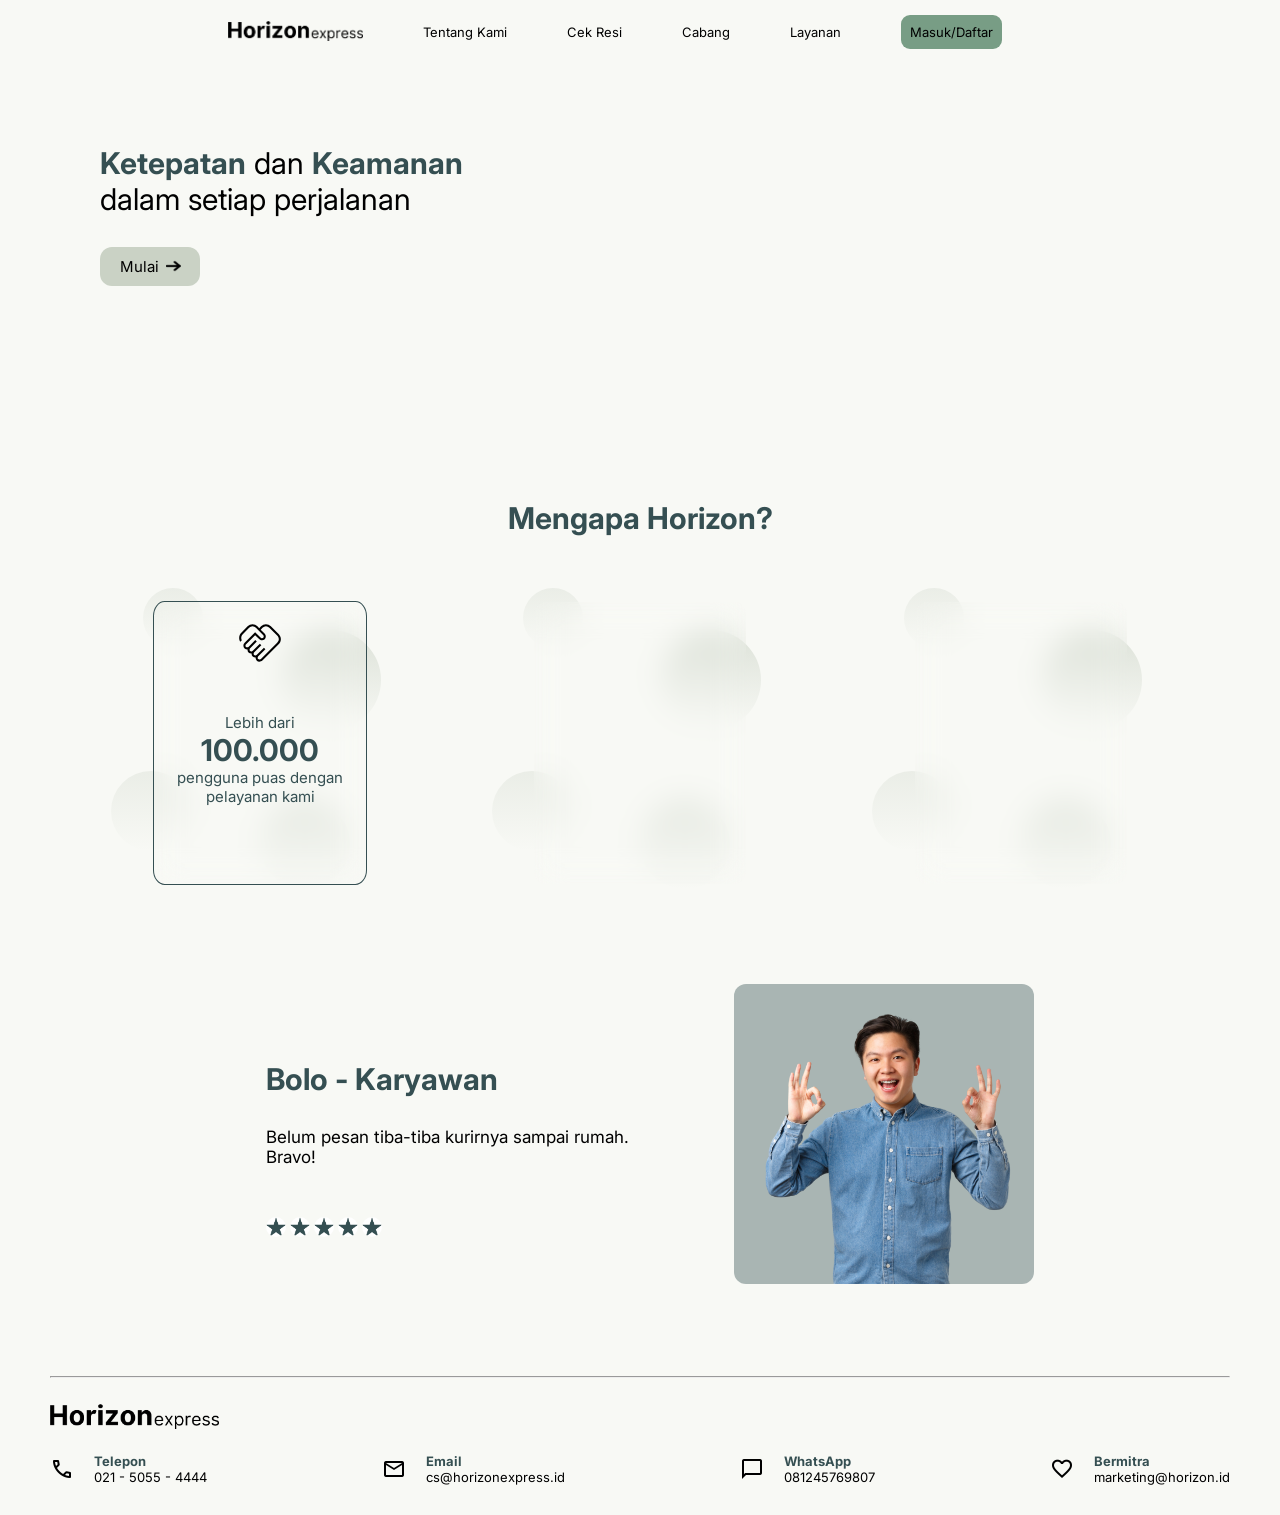
==== commit 8fc7b799: "revert changes" ====
--- a/index.html
+++ b/index.html
@@ -5,7 +5,7 @@
     <meta name="viewport" content="width=device-width, initial-scale=1.0" />
     <title>Home</title>
     <script src="https://code.jquery.com/jquery-3.7.1.js"></script>
-    <link rel="stylesheet" type="text/css" href="/view/css/styles1.css" />
+    <link rel="stylesheet" type="text/css" href="/css/styles1.css" />
     <link rel="preconnect" href="https://fonts.googleapis.com" />
     <link rel="preconnect" href="https://fonts.gstatic.com" crossorigin />
     <link
@@ -23,7 +23,7 @@
 
     <script>
       $(function () {
-        $("#nav-placeholder").load("/view/Pages/header.html");
+        $("#nav-placeholder").load("/Pages/header.html");
       });
     </script>
     <!--end of Navigation bar-->
@@ -141,7 +141,7 @@
 
     <script>
       $(function () {
-        $("#foot-placeholder").load("/view/Pages/footer.html");
+        $("#foot-placeholder").load("/Pages/footer.html");
       });
     </script>
     <!--end of Footer-->
--- a/css/styles1.css
+++ b/css/styles1.css
@@ -0,0 +1,939 @@
+body {
+  font-family: "Inter";
+  margin: 0;
+  background-color: #f8f9f5;
+}
+
+/* index */
+#background-video {
+  position: absolute;
+  top: 0;
+  left: 0;
+  right: 0;
+  width: 100%;
+  height: 70%;
+  object-fit: cover;
+  z-index: -1;
+}
+
+.container-1 {
+  width: 100%;
+  height: 400px;
+  display: flex;
+  flex-direction: column;
+  justify-content: center;
+  font-family: "Inter";
+  margin-bottom: 100px;
+}
+
+.tagline {
+  width: 50%;
+  margin: 0 100px;
+  font-size: 30px;
+}
+
+b {
+  color: #354f52;
+}
+
+.btn a {
+  text-decoration: none;
+}
+
+.btn {
+  display: flex;
+  align-items: center;
+}
+
+.btn button {
+  background-color: #cad2c5;
+  width: 100px;
+  margin: 0 100px;
+  border-radius: 12px;
+  border: 0;
+  padding: 10px;
+  font-size: 15px;
+  display: flex;
+  justify-content: center;
+  align-items: center;
+  transition: transform 0.3s;
+}
+
+.btn button:hover {
+  background-color: #cad2c5;
+  transform: scale(1.15);
+  cursor: pointer;
+}
+
+.btn .icon {
+  height: 12px;
+  width: 15px;
+  vertical-align: middle;
+  margin-left: 7px;
+}
+
+.container-2 {
+  margin-bottom: 20px;
+  text-align: center;
+}
+
+.container-2 b {
+  font-size: 30px;
+}
+
+.cards {
+  display: flex;
+  flex-wrap: wrap;
+  gap: 15px;
+  flex-direction: row;
+  justify-content: space-evenly;
+  padding: 50px 0;
+}
+
+.card {
+  --card-color: #354f52;
+  --blub-color: #cad2c5;
+  position: relative;
+  user-select: none;
+}
+
+@keyframes keyframes-rotate-blubs {
+  0% {
+    transform: translate(10px) rotate(360deg);
+  }
+
+  50% {
+    transform: translate(-5px, 10px) rotate(180deg);
+  }
+
+  100% {
+    transform: translate(10px) rotate(0deg);
+  }
+}
+
+.card span {
+  width: 100px;
+  height: 100px;
+  position: absolute;
+  background: linear-gradient(0deg, transparent, var(--blub-color));
+  border-radius: 100%;
+  opacity: 0.5;
+  animation: keyframes-rotate-blubs 4s infinite linear;
+}
+
+.card span:nth-child(1) {
+  top: -5%;
+  left: -5%;
+  width: 60px;
+  height: 60px;
+  animation-delay: 0.1s;
+  opacity: 0.3;
+}
+
+.card span:nth-child(2) {
+  top: 60%;
+  left: -20%;
+  width: 80px;
+  height: 80px;
+  animation-delay: 0.2s;
+  opacity: 0.3;
+}
+
+.card span:nth-child(3) {
+  top: 10%;
+  left: 60%;
+  animation-delay: 0.3s;
+  opacity: 0.6;
+}
+
+.card span:nth-child(4) {
+  top: 70%;
+  left: 50%;
+  width: 90px;
+  height: 90px;
+  animation-delay: 0.4s;
+  opacity: 0.4;
+}
+
+.card div {
+  backdrop-filter: blur(15px);
+  outline: 1px solid var(--card-color);
+  color: var(--card-color);
+  width: 180px;
+  height: 250px;
+  border-radius: 5%;
+  padding: 1rem;
+  display: flex;
+  flex-direction: column;
+  justify-content: space-between;
+  align-items: center;
+}
+
+.card div img {
+  font-size: 1rem;
+  font-weight: 900;
+  text-transform: uppercase;
+  width: 50px;
+  height: 50px;
+}
+
+.card div p {
+  font-size: 15px;
+}
+
+.card div hr {
+  border: none;
+  border-top: 1px solid var(--card-color);
+  opacity: 0.5;
+}
+
+.container-3 {
+  width: 100%;
+  margin: 100px 0;
+  display: flex;
+  justify-content: baseline;
+  align-items: center;
+  font-family: "Inter";
+}
+
+.video img {
+  margin: 0 125px;
+  width: 450px;
+  border-radius: 12px;
+}
+
+.tagline-2 {
+  margin: 50px 0;
+}
+
+.tagline-2 p {
+  font-size: 30px;
+}
+
+.tagline-2 img {
+  width: 300px;
+}
+
+.container-4 {
+  margin-top: 50px;
+  width: 100%;
+  gap: 50px;
+  display: flex;
+  flex-wrap: wrap;
+  justify-content: center;
+  align-items: center;
+  font-family: "Inter";
+  margin-bottom: 50px;
+}
+
+.container-4 img {
+  height: 300px;
+  border-radius: 12px;
+  background-color: #354f5267;
+}
+
+.review {
+  margin-left: 20px;
+}
+
+.name p {
+  font-size: 30px;
+}
+
+.review-text {
+  height: 90px;
+  width: 90%;
+}
+
+.review-text p {
+  font-size: 17px;
+}
+
+.star img {
+  height: 20px;
+}
+
+.content-2 {
+  width: 100%;
+  margin: 150px 0;
+  display: flex;
+  justify-content: center; /* Center horizontally */
+  align-items: center; /* Center vertically */
+}
+
+.content-reg {
+  width: 100%;
+  margin: 110px 0;
+  display: flex;
+  justify-content: center; /* Center horizontally */
+  align-items: center; /* Center vertically */
+}
+
+.title-responsive {
+  display: none;
+}
+
+.green-bg {
+  background-color: #84a98c;
+  height: 50%;
+  width: 100%;
+  z-index: -1;
+  margin: -250px 0;
+  position: absolute;
+  color: #84a98c;
+}
+
+.registergreen-bg {
+  background-color: #84a98c;
+  bottom: 180px;
+  height: 50%;
+  width: 100%;
+  z-index: -1;
+  margin: -250px 0;
+  position: absolute;
+  color: #84a98c;
+}
+
+.form-container {
+  background-color: #e8e8e8;
+  width: 30%;
+  height: auto;
+  border-radius: 20px;
+  display: flex;
+  flex-direction: column;
+  align-items: center;
+  justify-content: center;
+  box-shadow: -12px 12px rgba(204, 211, 211, 0.6);
+  text-align: center;
+}
+
+.wrapper {
+  width: 75%;
+  margin: 30px 0;
+}
+
+.btn-log-in {
+  margin: 30px 0;
+}
+
+.btn-log-in button {
+  border-radius: 20px;
+  border: 0;
+  padding: 10px 50px;
+  background-color: #84a98c;
+  cursor: pointer;
+}
+
+.form {
+  width: 100%;
+  height: auto;
+  margin-top: 2rem;
+  text-align: center; /* Center form elements within .form */
+}
+
+.input-control {
+  display: flex;
+  align-items: center;
+  justify-content: center;
+  margin-bottom: 1.25rem;
+}
+
+.input-field {
+  margin: 5px 0;
+  font-family: inherit;
+  font-size: 13px;
+  font-weight: 400;
+  line-height: inherit;
+  width: 100%;
+  height: auto;
+  padding: 0.75rem 1.25rem;
+  border: none;
+  outline: none;
+  border-radius: 2rem;
+  color: var(--color-black);
+  background: #d9d9d9;
+  text-transform: unset;
+  text-rendering: optimizeLegibility;
+}
+
+.input-submit {
+  margin: 30px 0;
+  font-family: inherit;
+  font-size: 13px;
+  font-weight: 500;
+  line-height: inherit;
+  cursor: pointer;
+  min-width: 40%;
+  height: auto;
+  padding: 0.65rem 1.25rem;
+  border: none;
+  outline: none;
+  border-radius: 2rem;
+  color: var(--color-white);
+  background: #84a98c;
+  box-shadow: var(--shadow-medium);
+  text-transform: capitalize;
+  text-rendering: optimizeLegibility;
+}
+
+.form-text {
+  margin-left: 70px;
+}
+
+.form-text p {
+  font-size: 30px;
+}
+
+.form-text p b {
+  font-weight: bolder;
+}
+
+.form-text img {
+  height: 50px;
+}
+
+.form-text-register p {
+  font-size: 15px;
+}
+
+.form-text-register a {
+  color: #354f52;
+}
+
+.container-5 {
+  display: flex;
+  flex-direction: column;
+}
+
+.heading-container {
+  display: flex;
+  flex-direction: column;
+  justify-content: center;
+  align-items: center;
+  margin: 100px 0;
+  width: 100%;
+}
+
+.heading-container p {
+  font-size: 40px;
+  color: #354f52;
+}
+
+.search {
+  position: relative;
+}
+
+.searchInput {
+  width: 500px;
+  height: 2rem;
+  padding: 0 1rem;
+  border-radius: 2rem;
+  border: none;
+  background-color: #e4e4e4;
+}
+
+::placeholder {
+  color: #969696;
+}
+
+/* hide the placeholder text on focus */
+:focus::placeholder {
+  text-indent: -999px;
+}
+
+.searchInput:focus {
+  outline: none;
+}
+
+.searchInputIcon {
+  position: absolute;
+  right: 0.8rem;
+  top: 0.5rem;
+  color: #969696;
+}
+
+.loc-table {
+  padding: 20px 20px;
+  margin: 0 50px;
+  margin-bottom: 70px;
+  border-radius: 12px;
+  background: rgba(202, 210, 197, 0.52);
+  box-shadow: 0 4px 30px rgba(0, 0, 0, 0.1);
+  backdrop-filter: blur(5px);
+  -webkit-backdrop-filter: blur(5px);
+}
+
+.dataTables_filter {
+  display: none;
+}
+
+.container-6 {
+  display: flex;
+  flex-direction: column;
+  margin: 100px 0;
+  justify-content: center;
+  align-items: center;
+}
+
+.services-heading p {
+  color: #354f52;
+  font-size: 40px;
+}
+
+.services-card {
+  margin-top: 30px;
+  display: flex;
+  flex-wrap: wrap;
+  justify-content: space-evenly;
+  width: 75%;
+}
+
+.scard {
+  background: rgba(202, 210, 197, 0.52);
+  box-shadow: 0 4px 30px rgba(0, 0, 0, 0.1);
+  backdrop-filter: blur(5px);
+  -webkit-backdrop-filter: blur(5px);
+}
+
+.services-card > div {
+  display: flex;
+  margin: 30px 0;
+  align-items: center;
+  justify-content: center;
+  flex-direction: column;
+  text-align: center;
+  height: 300px;
+  width: 250px;
+  border-radius: 20px;
+  transition: 400ms;
+}
+
+.services-card .scard span.material-icons {
+  font-size: 40px;
+  margin-bottom: 15px;
+}
+
+.services-card .scard b.second-text {
+  font-size: 18px;
+  color: black !important;
+  font-weight: 600 !important;
+}
+
+.services-card .scard p.third-text {
+  margin: 15px 20px;
+  font-size: 13px;
+}
+
+.services-card .scard:hover {
+  transform: scale(1.1, 1.1);
+}
+
+.services-card:hover > .scard:not(:hover) {
+  filter: blur(2px);
+  transform: scale(0.9, 0.9);
+}
+
+.container-7 {
+  display: flex;
+  flex-direction: column;
+  margin-top: 80px;
+  justify-content: center;
+  align-items: center;
+}
+
+.send-heading p {
+  color: #354f52;
+  font-size: 40px;
+}
+
+.send-form {
+  width: 100%;
+  margin: 40px 50px;
+  margin-bottom: 0;
+}
+
+.identitas {
+  display: flex;
+  justify-content: space-evenly;
+  margin: 0 5px;
+}
+
+.pengirim,
+.penerima {
+  background: rgba(202, 210, 197, 0.52);
+  box-shadow: 0 4px 30px rgba(0, 0, 0, 0.1);
+  backdrop-filter: blur(5px);
+  -webkit-backdrop-filter: blur(5px);
+  padding: 15px 30px;
+  border-radius: 30px;
+  display: flex;
+  flex-direction: column;
+  justify-content: space-evenly;
+  flex-grow: 1;
+  margin: 0 15px;
+  max-width: calc(50% - 10px);
+  box-sizing: border-box;
+}
+
+.input-send {
+  font-size: 0.875rem;
+  line-height: 1.25rem;
+}
+
+.input-send label {
+  display: block;
+  color: #302e2e;
+  margin-bottom: 7px;
+}
+
+.input-send input,
+.input-send textarea,
+.input-send select {
+  width: 100%;
+  box-sizing: border-box;
+  border-radius: 16px;
+  border: 1px solid #302e2e;
+  outline: 0;
+  background-color: #f8f9f5;
+  padding: 0.75rem 1rem;
+  margin-bottom: 10px;
+}
+
+.input-send input:focus {
+  border-color: #354f52;
+}
+
+.detail-barang {
+  background: rgba(202, 210, 197, 0.52);
+  box-shadow: 0 4px 30px rgba(0, 0, 0, 0.1);
+  backdrop-filter: blur(5px);
+  -webkit-backdrop-filter: blur(5px);
+  padding: 10px 0;
+  margin: 30px 20px;
+  border-radius: 30px;
+  display: flex;
+  flex-direction: column;
+}
+
+.detail-header {
+  margin: 15px 30px;
+}
+
+.detail-content {
+  margin: 0 30px;
+  display: flex;
+}
+
+.left {
+  display: flex;
+  flex-grow: 1;
+  max-width: calc(50% - 10px);
+  box-sizing: border-box;
+}
+
+.right {
+  margin-left: 60px;
+  display: flex;
+  flex-direction: column;
+  flex-grow: 1;
+  max-width: calc(25% - 15px);
+  box-sizing: border-box;
+}
+
+.left-left,
+.left-right {
+  display: flex;
+  flex-direction: column;
+  flex-grow: 1;
+  max-width: calc(50% - 35px);
+  box-sizing: border-box;
+}
+
+.left-right {
+  margin-top: 27.5px;
+  margin-left: 20px;
+}
+
+.right p {
+  display: block;
+  color: #302e2e;
+  font-size: 14px;
+}
+
+.right b {
+  font-size: 30px;
+}
+
+.send-btn {
+  display: flex;
+  justify-content: flex-end;
+  margin: 10px 20px;
+}
+
+.send-btn button {
+  font-family: inherit;
+  font-size: 15px;
+  background: #cad2c5;
+  color: #354f52;
+  padding: 10px 40px;
+  display: flex;
+  align-items: center;
+  border: none;
+  border-radius: 16px;
+  overflow: hidden;
+  transition: all 0.2s;
+  cursor: pointer;
+}
+
+.send-btn a {
+  text-decoration: none;
+}
+
+.send-btn button span {
+  display: block;
+  margin-left: 0.3em;
+  transition: all 0.3s ease-in-out;
+}
+
+.send-btn button svg {
+  display: block;
+  transform-origin: center center;
+  transition: transform 0.3s ease-in-out;
+}
+
+.send-btn button:hover .svg-wrapper {
+  animation: fly-1 0.6s ease-in-out infinite alternate;
+}
+
+.send-btn button:hover svg {
+  transform: translateX(1.2em) rotate(45deg) scale(1.1);
+}
+
+.send-btn button:hover span {
+  transform: translateX(6em);
+}
+
+.send-btn button:active {
+  transform: scale(0.95);
+}
+
+.credit-card-form {
+  margin-top: 10%;
+  width: 400px;
+  padding: 1em;
+  border-radius: 10px;
+  box-shadow: 0px 6px 10px rgba(255, 255, 255, 0.1);
+  background-color: #cad2c5;
+  text-align: center;
+  color: #424242;
+  align-content: center;
+  display: flex;
+  flex-direction: column;
+  position: absolute;
+  top: 30%;
+  left: 50%;
+  transform: translate(-50%, -50%) scale(0.25);
+  opacity: 0;
+  transition: all 0.5s 0.1s;
+  z-index: 4000;
+}
+
+.credit-card-form h2 {
+  margin-bottom: 10%;
+  font-size: 24px;
+}
+
+.credit-card-form label {
+  margin-top: 20px;
+  font-size: 13px;
+  display: block;
+  margin-bottom: 5px;
+  color: #000000;
+}
+
+.credit-card-form b {
+  font-size: 18px;
+}
+
+.credit-card-form input,
+.credit-card-form select {
+  width: 90%;
+  padding: 12px;
+  border: 1px solid #ddd;
+  border-radius: 1rem;
+  font-size: 16px;
+  background-color: #ddd;
+}
+
+.hidden-input {
+  display: none;
+}
+
+.credit-card-form .form-row {
+  display: flex;
+  gap: 10px;
+}
+
+.credit-card-form button[type="submit"] {
+  width: 100%;
+  padding: 14px;
+  background-color: #84a98c;
+  color: #000000;
+  border: none;
+  border-radius: 1rem;
+  cursor: pointer;
+  font-size: 16px;
+  transition: background-color 0.3s ease;
+  margin-top: 20px;
+}
+
+.credit-card-form button[type="submit"]:hover {
+  background-color: #7b9881;
+  font-family: "Montserrat", sans-serif;
+  box-shadow: 0px 6px 10px rgba(255, 255, 255, 0.1);
+}
+
+.credit-card-form button[type="submit"]:focus {
+  outline: none;
+  font-family: "Montserrat", sans-serif;
+}
+
+.Image1 {
+  margin-top: 0;
+  width: 220px;
+}
+
+.popup {
+  width: 100%;
+  height: 100vh;
+  background-color: rgba(0, 0, 0, 0.8);
+  position: fixed;
+  top: 0;
+  left: 0;
+
+  opacity: 0;
+  visibility: hidden;
+}
+
+#popup:target {
+  opacity: 1;
+  visibility: visible;
+}
+
+#popup:target .credit-card-form {
+  opacity: 1;
+  transform: translate(-50%, -50%) scale(1);
+}
+
+.popup-close:link,
+.popup-close:visited {
+  position: absolute;
+  top: 12px;
+  right: 20px;
+  text-decoration: none;
+  color: #000000;
+  font-size: 30px;
+  display: inline-block;
+  line-height: 1;
+  transition: all 0.3s;
+}
+
+.popup-close:hover,
+.popup-close:active {
+  color: #555;
+}
+
+@keyframes fly-1 {
+  from {
+    transform: translateY(0.1em);
+  }
+
+  to {
+    transform: translateY(-0.1em);
+  }
+}
+
+@media screen and (max-width: 768px) {
+  #background-video {
+    height: 400px;
+  }
+  .tagline {
+    width: 75%;
+    font-size: 22px;
+    margin: 0 35px;
+  }
+  .btn button {
+    margin: 0 35px;
+  }
+  .cards {
+    gap: 50px;
+  }
+  .container-4 {
+    margin-bottom: 50px;
+  }
+  .review {
+    width: 80%;
+  }
+  .identitas {
+    flex-direction: column;
+    gap: 20px;
+  }
+  .pengirim,
+  .penerima {
+    max-width: 100%;
+  }
+  .detail-content {
+    flex-direction: column;
+    gap: 10px;
+  }
+  .left,
+  .right {
+    max-width: 100%;
+    margin: 0;
+  }
+  .left-left,
+  .left-right {
+    max-width: 100%;
+  }
+  .search .searchInput {
+    width: 100%;
+  }
+  .loc-table {
+    overflow-x: auto;
+    width: 100%;
+    margin: 0;
+    padding: 0;
+    border-radius: 0;
+    box-shadow: none;
+    backdrop-filter: none;
+    -webkit-backdrop-filter: none;
+  }
+  .content-2,
+  .content-reg {
+    flex-direction: column;
+    gap: 10px;
+    margin: 120px 0;
+  }
+  .green-bg,
+  .form-text-top {
+    display: none;
+  }
+  .form-container {
+    width: 80%;
+    margin-left: 5px;
+    box-shadow: -5px 5px rgba(204, 211, 211, 0.6);
+  }
+  .form-text {
+    margin: 0;
+  }
+  .title-responsive {
+    display: flex;
+    margin: 15px 0;
+    font-size: 20px;
+  }
+  .credit-card-form {
+    width: 70%;
+    max-width: 1000px;
+    margin: 150px 0;
+  }
+}
